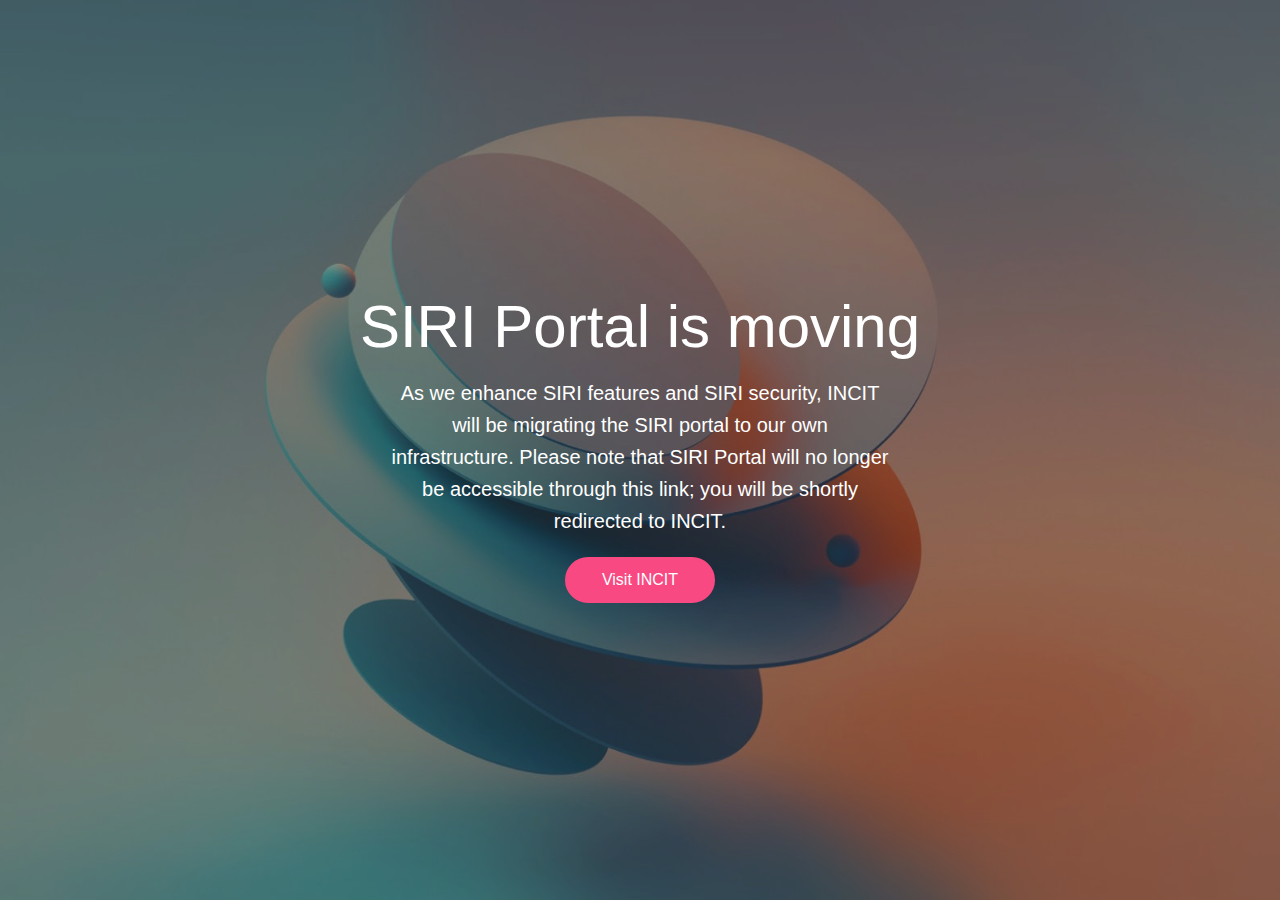
==== index.html @ b7ea82aa "initial commit" ====
<!DOCTYPE HTML>
<html lang="en">
<head>
<title>TITLE</title>
<meta http-equiv="X-UA-Compatible" content="IE=edge">
<meta name="viewport" content="width=device-width, initial-scale=1">
<meta charset="UTF-8">

<style id="" media="all">
@font-face {
  font-family: 'Poppins';
  font-style: normal;
  font-weight: 400;
  src: url(/fonts.gstatic.com/s/poppins/v19/pxiEyp8kv8JHgFVrJJbecmNE.woff2) format('woff2');
  unicode-range: U+0900-097F, U+1CD0-1CF6, U+1CF8-1CF9, U+200C-200D, U+20A8, U+20B9, U+25CC, U+A830-A839, U+A8E0-A8FB;
}
</style>
<link href="common-css/ionicons.css" rel="stylesheet">
<link rel="stylesheet" href="common-css/jquery.classycountdown.css" />
<link href="comming-soon-css/styles.css" rel="stylesheet">
<link href="comming-soon-css/responsive.css" rel="stylesheet">
<script>(function(w,d){!function(a,e,t,r,z){a.zarazData=a.zarazData||{},a.zarazData.executed=[],a.zarazData.tracks=[],a.zaraz={deferred:[]};var s=e.getElementsByTagName("title")[0];a.zarazData.c=e.cookie,s&&(a.zarazData.t=e.getElementsByTagName("title")[0].text),a.zarazData.w=a.screen.width,a.zarazData.h=a.screen.height,a.zarazData.j=a.innerHeight,a.zarazData.e=a.innerWidth,a.zarazData.l=a.location.href,a.zarazData.r=e.referrer,a.zarazData.k=a.screen.colorDepth,a.zarazData.n=e.characterSet,a.zarazData.o=(new Date).getTimezoneOffset(),//
a.dataLayer=a.dataLayer||[],a.zaraz.track=(e,t)=>{for(key in a.zarazData.tracks.push(e),t)a.zarazData["z_"+key]=t[key]},a.zaraz._preSet=[],a.zaraz.set=(e,t,r)=>{a.zarazData["z_"+e]=t,a.zaraz._preSet.push([e,t,r])},a.dataLayer.push({"zaraz.start":(new Date).getTime()}),a.addEventListener("DOMContentLoaded",(()=>{var t=e.getElementsByTagName(r)[0],z=e.createElement(r);z.defer=!0,z.src="/cdn-cgi/zaraz/s.js?z="+btoa(encodeURIComponent(JSON.stringify(a.zarazData))),t.parentNode.insertBefore(z,t)}))}(w,d,0,"script");})(window,document);</script></head>
<body>
<div class="main-area center-text" style="background-image:url(images/backdrop.jpg); background-position: center;">
<div class="display-table">
<div class="display-table-cell">
<h1 class="title font-white"><b>SIRI Portal is moving</b></h1>
<p class="desc font-white">As we enhance SIRI features and SIRI security, INCIT will be migrating the SIRI portal to our own infrastructure. 
    Please note that SIRI Portal will no longer be accessible through this link; you will be shortly redirected to INCIT.</p>
<a class="notify-btn" href="https://incit.org"><b>Visit INCIT</b></a>

</div>
</div>
</div>
</body>
</html>
---- comming-soon-css/styles.css ----
/*
====================================================

* 	[Master Stylesheet]
	
	Theme Name :  
	Version    :  
	Author     :  
	Author URI :  

====================================================

	TOC
	
	1. PRIMARY STYLES
	2. COMMONS FOR PAGE DESIGN
		JQUERY LIGHT BOX
	3. MAIN SECTION

====================================================

/* ---------------------------------
1. PRIMARY STYLES
--------------------------------- */

html{ font-size: 100%; height: 100%; width: 100%; overflow-x: hidden; margin: 0px;  padding: 0px; touch-action: manipulation; }


body{ font-size: 16px; font-family: 'Poppins', sans-serif; width: 100%; height: 100%; margin: 0; font-weight: 400;
	-webkit-font-smoothing: antialiased; -moz-osx-font-smoothing: grayscale; word-wrap: break-word; overflow-x: hidden; 
	color: #333; }

h1, h2, h3, h4, h5, h6, p, a, ul, span, li, img, inpot, button{ margin: 0; padding: 0; }

h1,h2,h3,h4,h5,h6{ line-height: 1.5; font-weight: inherit; }

h1,h2,h3{ font-family: 'Poppins', sans-serif; }

p{ line-height: 1.6; font-size: 20px; font-weight: 400; color: #555; }

h1{ font-size: 60px; line-height: 1; }
h2{ font-size: 3em; line-height: 1.1; }
h3{ font-size: 2.5em; }
h4{ font-size: 1.5em; }
h5{ font-size: 1.2em; }
h6{ font-size: .9em; letter-spacing: 1px; }

a, button{ display: inline-block; text-decoration: none; color: inherit; transition: all .3s; line-height: 1; }

a:focus, a:active, a:hover,
button:focus, button:active, button:hover,
a b.light-color:hover{ text-decoration: none; color: #E45F74; }

b{ font-weight: 500; }

img{ width: 100%; }

li{ list-style: none; display: inline-block; }

span{ display: inline-block; }

button{ outline: 0; border: 0; background: none; cursor: pointer; }

b.light-color{ color: #444; }

.icon{ font-size: 1.1em; display: inline-block; line-height: inherit; }

[class^="icon-"]:before, [class*=" icon-"]:before{ line-height: inherit; }

*, *::before, *::after {
    -webkit-box-sizing: inherit;
    box-sizing: inherit;
}

*, *::before, *::after {
    -webkit-box-sizing: inherit;
	box-sizing: inherit;} 

	
/* ---------------------------------
2. COMMONS FOR PAGE DESIGN
--------------------------------- */

.center-text{ text-align: center; } 

.display-table{ display: table; height: 100%; width: 100%; }

.display-table-cell{ display: table-cell; vertical-align: middle; }



::-webkit-input-placeholder { font-size: .9em; letter-spacing: 1px; }

::-moz-placeholder { font-size: .9em; letter-spacing: 1px; }

:-ms-input-placeholder { font-size: .9em; letter-spacing: 1px; }

:-moz-placeholder { font-size: .9em; letter-spacing: 1px; }


.full-height{ height: 100%; }

.position-static{ position: static; }

.font-white{ color: #fff; }


/* ---------------------------------
3. MAIN SECTION
--------------------------------- */

.main-area{ position: relative; height: 100vh; z-index: 1; padding: 0 20px; background-size: cover; color: #fff; }

.main-area:after{ content:''; position: absolute; top: 0; bottom: 0;left: 0; right: 0; z-index: -1;  
	opacity: .4; background: #000; }

.main-area .desc{ margin: 20px auto; max-width: 500px; }
	
.main-area .notify-btn{ padding: 13px 35px; border-radius: 50px; border: 2px solid #F84982;
	color: #fff; background: #F84982; }

.main-area .notify-btn:hover{ background: none; }

.main-area .social-btn{ position: absolute; bottom: 40px; width: 100%; left: 50%; transform: translateX(-50%); }

.main-area .social-btn > li > a{ margin: 0 10px; padding-bottom: 7px; position: relative; overflow: hidden; }

.main-area .social-btn > li > a:after{ content:''; position: absolute; bottom: 0; left: 0; right: 0; 
	transition: all .2s; height: 2px; background: #F84982; }

	
.main-area .social-btn > li > a:hover:after{ transform: translateX(100%); }
---- comming-soon-css/responsive.css ----
/* Screens Resolution : 992px
-------------------------------------------------------------------------- */
@media only screen and (max-width: 1200px) {

}

/* Screens Resolution : 992px
-------------------------------------------------------------------------- */
@media only screen and (max-width: 992px) {
	
	

}


/* Screens Resolution : 767px
-------------------------------------------------------------------------- */
@media only screen and (max-width: 767px) {
	
	/* ---------------------------------
	1. PRIMARY STYLES
	--------------------------------- */

	p{ line-height: 1.4; }

	h1{ font-size: 2.8em; line-height: 1; }
	h2{ font-size: 2.2em; line-height: 1.1; }
	h3{ font-size: 1.8em; }
		
	
	
}

/* Screens Resolution : 479px
-------------------------------------------------------------------------- */
@media only screen and (max-width: 479px) {

	/* ---------------------------------
	1. PRIMARY STYLES
	--------------------------------- */

	body{ font-size: 12px; }
	
}

/* Screens Resolution : 359px
-------------------------------------------------------------------------- */
@media only screen and (max-width: 359px) {
	
	
}

/* Screens Resolution : 290px
-------------------------------------------------------------------------- */
@media only screen and (max-width: 290px) {
	
	
}
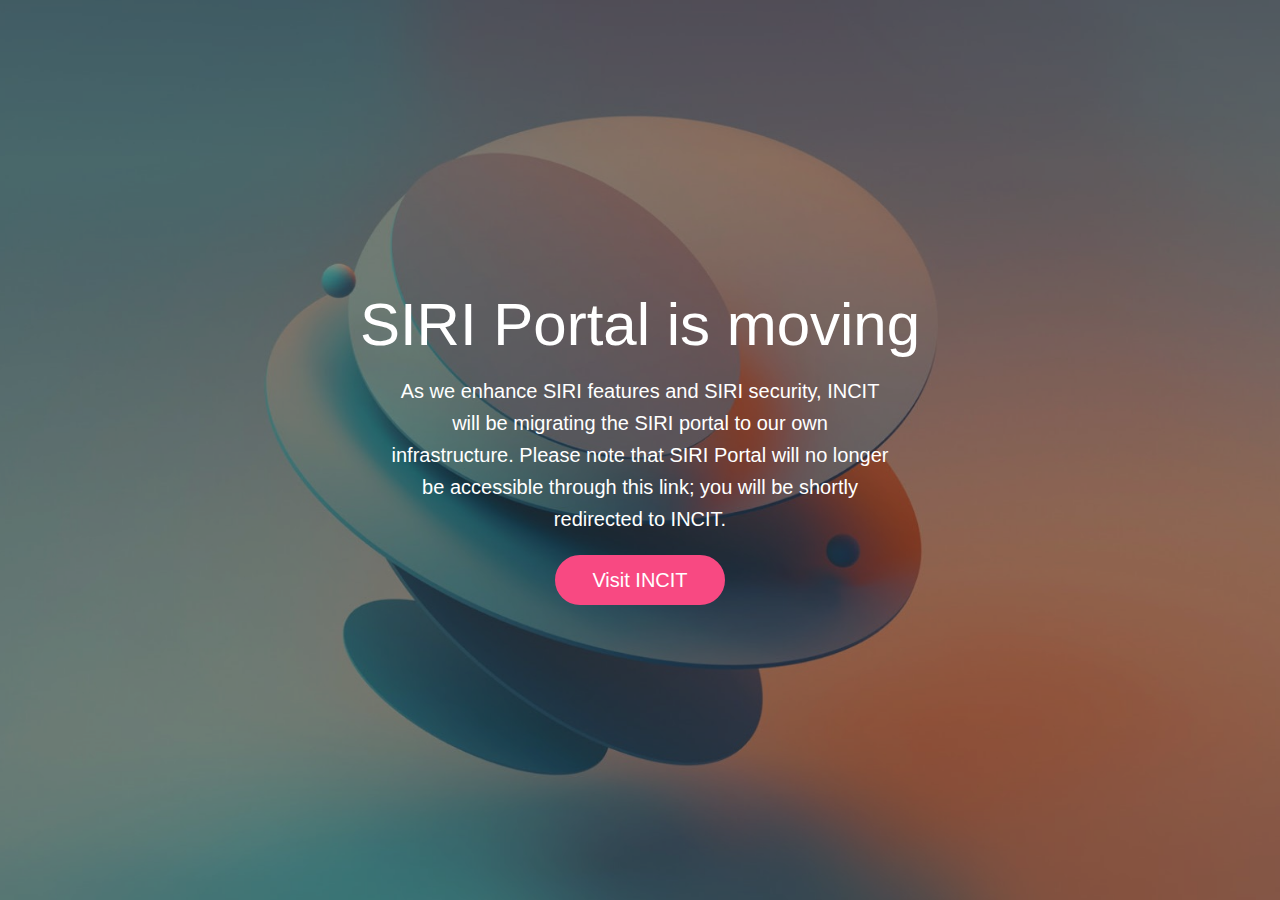
==== commit af1dbcfd: "added redirect to incit and favico for SIRI" ====
--- a/index.html
+++ b/index.html
@@ -2,12 +2,18 @@
 <!DOCTYPE HTML>
 <html lang="en">
 <head>
-<title>TITLE</title>
+<title>Smart Industry Readiness Index (SIRI)</title>
+<link rel=”icon” type=“image/x-icon” href=”favicon.ico>
 <meta http-equiv="X-UA-Compatible" content="IE=edge">
 <meta name="viewport" content="width=device-width, initial-scale=1">
 <meta charset="UTF-8">
+<script type="text/javascript">
+    function initRedirect(){
+     setTimeout(function(){ window.location="https://incit.org";}, 5000);
+    }
+   </script>
 
-<style id="" media="all">
+<style media="all">
 @font-face {
   font-family: 'Poppins';
   font-style: normal;
@@ -20,9 +26,8 @@
 <link rel="stylesheet" href="common-css/jquery.classycountdown.css" />
 <link href="comming-soon-css/styles.css" rel="stylesheet">
 <link href="comming-soon-css/responsive.css" rel="stylesheet">
-<script>(function(w,d){!function(a,e,t,r,z){a.zarazData=a.zarazData||{},a.zarazData.executed=[],a.zarazData.tracks=[],a.zaraz={deferred:[]};var s=e.getElementsByTagName("title")[0];a.zarazData.c=e.cookie,s&&(a.zarazData.t=e.getElementsByTagName("title")[0].text),a.zarazData.w=a.screen.width,a.zarazData.h=a.screen.height,a.zarazData.j=a.innerHeight,a.zarazData.e=a.innerWidth,a.zarazData.l=a.location.href,a.zarazData.r=e.referrer,a.zarazData.k=a.screen.colorDepth,a.zarazData.n=e.characterSet,a.zarazData.o=(new Date).getTimezoneOffset(),//
-a.dataLayer=a.dataLayer||[],a.zaraz.track=(e,t)=>{for(key in a.zarazData.tracks.push(e),t)a.zarazData["z_"+key]=t[key]},a.zaraz._preSet=[],a.zaraz.set=(e,t,r)=>{a.zarazData["z_"+e]=t,a.zaraz._preSet.push([e,t,r])},a.dataLayer.push({"zaraz.start":(new Date).getTime()}),a.addEventListener("DOMContentLoaded",(()=>{var t=e.getElementsByTagName(r)[0],z=e.createElement(r);z.defer=!0,z.src="/cdn-cgi/zaraz/s.js?z="+btoa(encodeURIComponent(JSON.stringify(a.zarazData))),t.parentNode.insertBefore(z,t)}))}(w,d,0,"script");})(window,document);</script></head>
-<body>
+</head>
+<body onload="initRedirect()">
 <div class="main-area center-text" style="background-image:url(images/backdrop.jpg); background-position: center;">
 <div class="display-table">
 <div class="display-table-cell">
@@ -31,6 +36,8 @@
     Please note that SIRI Portal will no longer be accessible through this link; you will be shortly redirected to INCIT.</p>
 <a class="notify-btn" href="https://incit.org"><b>Visit INCIT</b></a>
 
+
+
 </div>
 </div>
 </div>
--- a/comming-soon-css/styles.css
+++ b/comming-soon-css/styles.css
@@ -27,7 +27,7 @@
 html{ font-size: 100%; height: 100%; width: 100%; overflow-x: hidden; margin: 0px;  padding: 0px; touch-action: manipulation; }
 
 
-body{ font-size: 16px; font-family: 'Poppins', sans-serif; width: 100%; height: 100%; margin: 0; font-weight: 400;
+body{ font-size: 20px; font-family: 'Poppins', sans-serif; width: 100%; height: 100%; margin: 0; font-weight: 400;
 	-webkit-font-smoothing: antialiased; -moz-osx-font-smoothing: grayscale; word-wrap: break-word; overflow-x: hidden; 
 	color: #333; }
 
